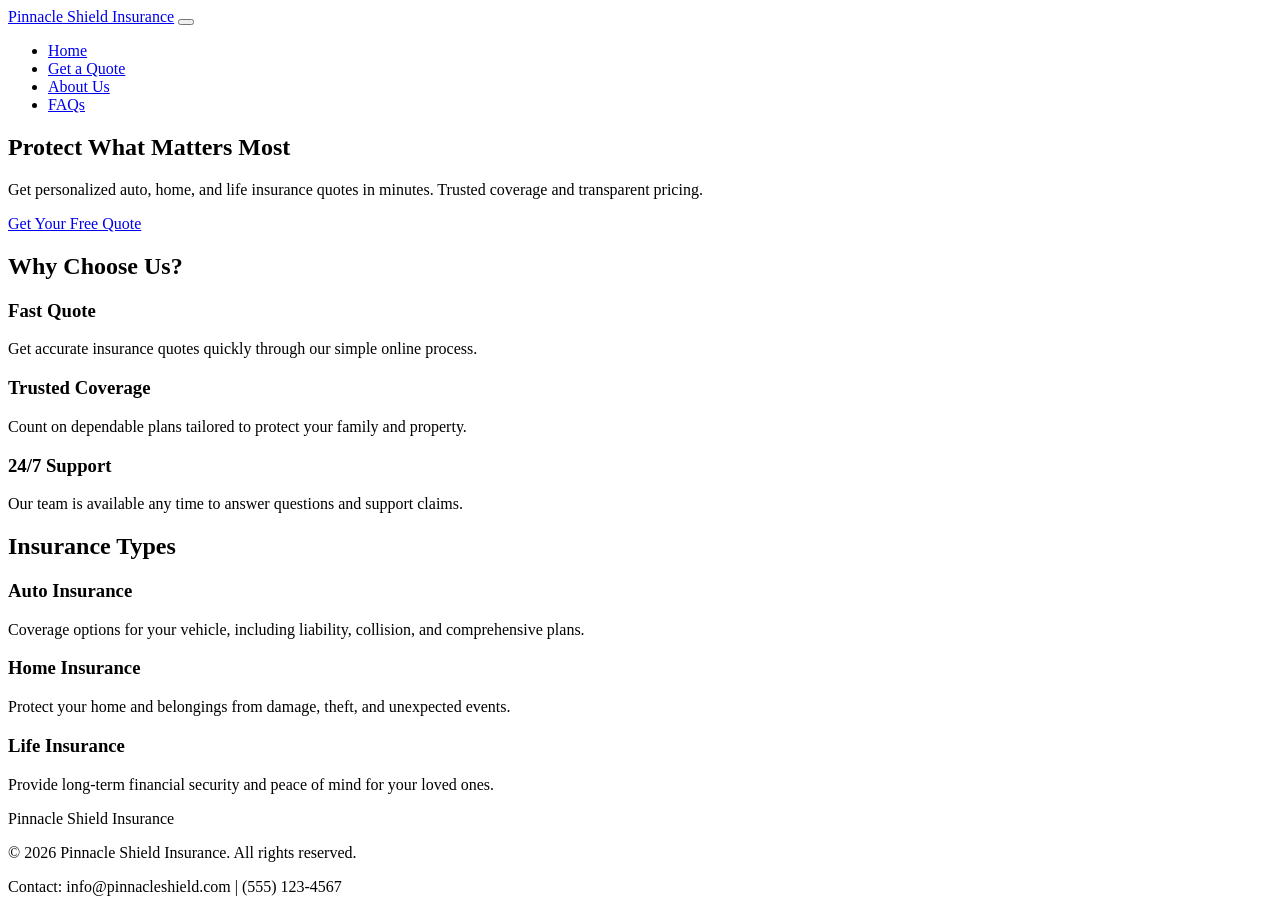
==== index.html @ 33f3caf3 "feature: Add complete HTML structure for the homepage" ====
<!DOCTYPE html>
<html lang="en">
<head>
    <meta charset="UTF-8">
    <meta name="viewport" content="width=device-width, initial-scale=1.0">
    <title>Pinnacle Shield Insurance | Home</title>
    <link rel="stylesheet" href="styles.css">
</head>
<body>
    <header>
        <nav class="navbar navbar-expand-lg navbar-dark bg-dark">
            <div class="container">
                <a class="navbar-brand fw-semibold" href="index.html">Pinnacle Shield Insurance</a>
                <button class="navbar-toggler" type="button" data-bs-toggle="collapse" data-bs-target="#mainNavbar" aria-controls="mainNavbar" aria-expanded="false" aria-label="Toggle navigation">
                    <span class="navbar-toggler-icon"></span>
                </button>
                <div class="collapse navbar-collapse" id="mainNavbar">
                    <ul class="navbar-nav ms-auto mb-2 mb-lg-0">
                        <li class="nav-item">
                            <a class="nav-link active" aria-current="page" href="index.html">Home</a>
                        </li>
                        <li class="nav-item">
                            <a class="nav-link" href="quote.html">Get a Quote</a>
                        </li>
                        <li class="nav-item">
                            <a class="nav-link" href="about.html">About Us</a>
                        </li>
                        <li class="nav-item">
                            <a class="nav-link" href="faq.html">FAQs</a>
                        </li>
                    </ul>
                </div>
            </div>
        </nav>
    </header>

    <main>
        <section class="hero text-white text-center d-flex align-items-center">
            <div class="container py-5">
                <h1 class="display-5 fw-bold mb-3">Protect What Matters Most</h1>
                <p class="lead mb-4 mx-auto tagline">Get personalized auto, home, and life insurance quotes in minutes. Trusted coverage and transparent pricing.</p>
                <a class="btn btn-warning btn-lg fw-semibold px-4" href="quote.html">Get Your Free Quote</a>
            </div>
        </section>

        <section class="py-5 bg-light">
            <div class="container">
                <h2 class="mb-4 text-center">Why Choose Us?</h2>
                <div class="row g-4">
                    <div class="col-md-4">
                        <article class="card h-100 shadow-sm border-0">
                            <div class="card-body text-center">
                                <h3 class="h5 card-title">Fast Quote</h3>
                                <p class="card-text">Get accurate insurance quotes quickly through our simple online process.</p>
                            </div>
                        </article>
                    </div>
                    <div class="col-md-4">
                        <article class="card h-100 shadow-sm border-0">
                            <div class="card-body text-center">
                                <h3 class="h5 card-title">Trusted Coverage</h3>
                                <p class="card-text">Count on dependable plans tailored to protect your family and property.</p>
                            </div>
                        </article>
                    </div>
                    <div class="col-md-4">
                        <article class="card h-100 shadow-sm border-0">
                            <div class="card-body text-center">
                                <h3 class="h5 card-title">24/7 Support</h3>
                                <p class="card-text">Our team is available any time to answer questions and support claims.</p>
                            </div>
                        </article>
                    </div>
                </div>
            </div>
        </section>

        <section class="py-5">
            <div class="container">
                <h2 class="mb-4 text-center">Insurance Types</h2>
                <div class="row g-4">
                    <div class="col-md-4">
                        <div class="type-card p-4 rounded-3 h-100">
                            <h3 class="h5 card-title">Auto Insurance</h3>
                            <p class="card-text">Coverage options for your vehicle, including liability, collision, and comprehensive plans.</p>
                        </div>
                    </div>
                    <div class="col-md-4">
                        <div class="type-card p-4 rounded-3 h-100">
                            <h3 class="h5 card-title">Home Insurance</h3>
                            <p class="card-text">Protect your home and belongings from damage, theft, and unexpected events.</p>
                        </div>
                    </div>
                    <div class="col-md-4">
                        <div class="type-card p-4 rounded-3 h-100">
                            <h3 class="h5 card-title">Life Insurance</h3>
                            <p class="card-text">Provide long-term financial security and peace of mind for your loved ones.</p>
                        </div>
                    </div>
                </div>
            </div>
        </section>
    </main>

    <footer class="bg-dark text-light py-4">
        <div class="container text-center">
            <p class="mb-1">Pinnacle Shield Insurance</p>
            <p class="mb-1">&copy; 2026 Pinnacle Shield Insurance. All rights reserved.</p>
            <p class="mb-0">Contact: info@pinnacleshield.com | (555) 123-4567</p>
        </div>
    </footer>

</body>
</html>
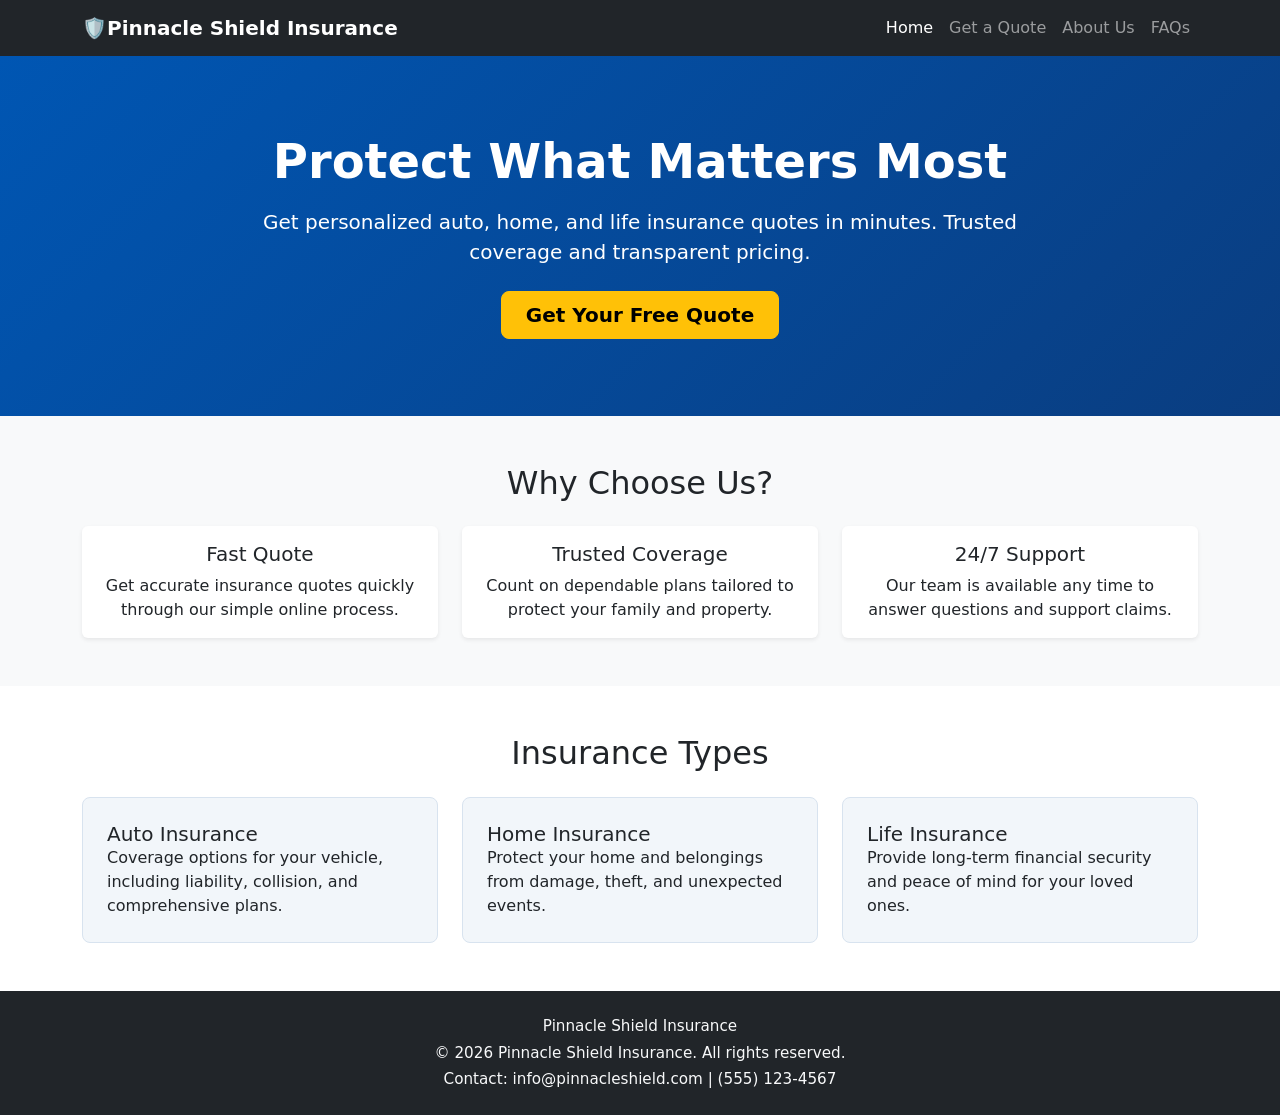
==== commit 27dfbe5b: "styles: Update HTML structure and enhance CSS styles for homepage" ====
--- a/index.html
+++ b/index.html
@@ -4,13 +4,14 @@
     <meta charset="UTF-8">
     <meta name="viewport" content="width=device-width, initial-scale=1.0">
     <title>Pinnacle Shield Insurance | Home</title>
-    <link rel="stylesheet" href="styles.css">
+    <link href="https://cdn.jsdelivr.net/npm/bootstrap@5.3.3/dist/css/bootstrap.min.css" rel="stylesheet">
+    <link rel="stylesheet" href="css/styles.css">
 </head>
 <body>
     <header>
         <nav class="navbar navbar-expand-lg navbar-dark bg-dark">
             <div class="container">
-                <a class="navbar-brand fw-semibold" href="index.html">Pinnacle Shield Insurance</a>
+                <a class="navbar-brand fw-semibold" href="index.html">🛡️Pinnacle Shield Insurance</a>
                 <button class="navbar-toggler" type="button" data-bs-toggle="collapse" data-bs-target="#mainNavbar" aria-controls="mainNavbar" aria-expanded="false" aria-label="Toggle navigation">
                     <span class="navbar-toggler-icon"></span>
                 </button>
@@ -110,5 +111,7 @@
         </div>
     </footer>
 
+    <script src="https://cdn.jsdelivr.net/npm/bootstrap@5.3.3/dist/js/bootstrap.bundle.min.js"></script>
+
 </body>
 </html>
--- a/css/styles.css
+++ b/css/styles.css
@@ -0,0 +1,27 @@
+:root {
+    --brand-blue: #0056b3;
+    --brand-blue-dark: #0a3d80;
+    --surface-muted: #f2f6fa;
+}
+
+body {
+    min-height: 100vh;
+}
+
+.hero {
+    min-height: 360px;
+    background: linear-gradient(135deg, var(--brand-blue), var(--brand-blue-dark));
+}
+
+.tagline {
+    max-width: 760px;
+}
+
+.type-card {
+    background-color: var(--surface-muted);
+    border: 1px solid #d8e3ef;
+}
+
+footer p {
+    font-size: 0.95rem;
+}
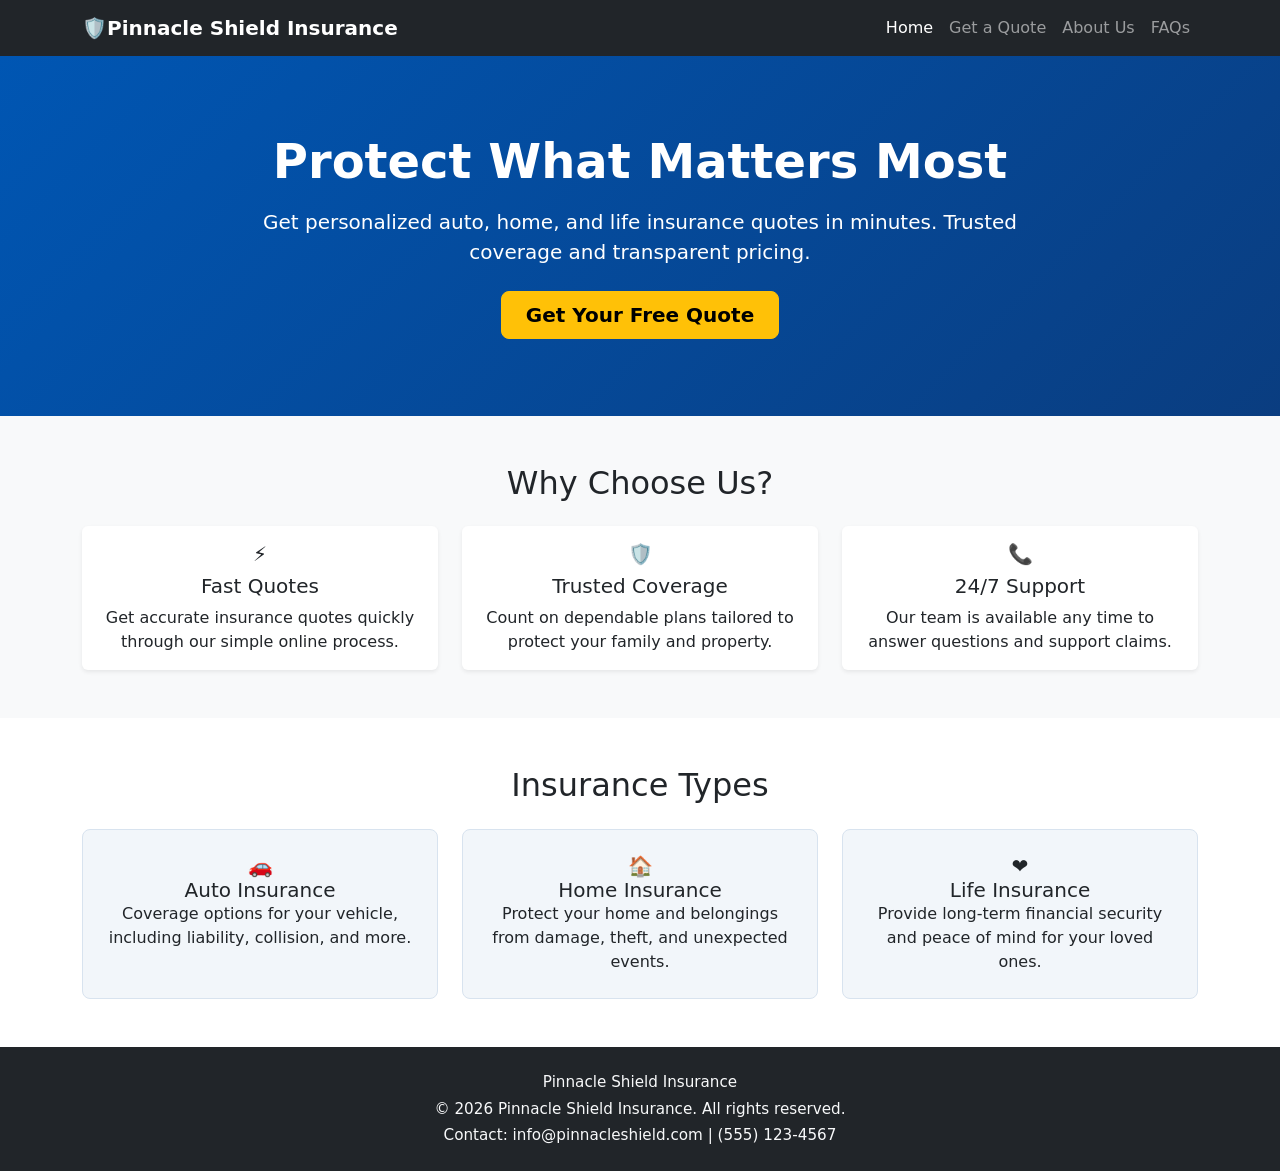
==== commit 3827d926: "styles: Update card titles with icons and enhance text alignment for better visual appeal" ====
--- a/index.html
+++ b/index.html
@@ -51,7 +51,8 @@
                     <div class="col-md-4">
                         <article class="card h-100 shadow-sm border-0">
                             <div class="card-body text-center">
-                                <h3 class="h5 card-title">Fast Quote</h3>
+                                <h3 class="h5 card-title">⚡</h3>
+                                <h3 class="h5 card-title">Fast Quotes</h3>
                                 <p class="card-text">Get accurate insurance quotes quickly through our simple online process.</p>
                             </div>
                         </article>
@@ -59,6 +60,7 @@
                     <div class="col-md-4">
                         <article class="card h-100 shadow-sm border-0">
                             <div class="card-body text-center">
+                                <h3 class="h5 card-title">🛡️</h3>
                                 <h3 class="h5 card-title">Trusted Coverage</h3>
                                 <p class="card-text">Count on dependable plans tailored to protect your family and property.</p>
                             </div>
@@ -67,6 +69,7 @@
                     <div class="col-md-4">
                         <article class="card h-100 shadow-sm border-0">
                             <div class="card-body text-center">
+                                <h3 class="h5 card-title">📞</h3>
                                 <h3 class="h5 card-title">24/7 Support</h3>
                                 <p class="card-text">Our team is available any time to answer questions and support claims.</p>
                             </div>
@@ -81,19 +84,22 @@
                 <h2 class="mb-4 text-center">Insurance Types</h2>
                 <div class="row g-4">
                     <div class="col-md-4">
-                        <div class="type-card p-4 rounded-3 h-100">
+                        <div class="type-card p-4 rounded-3 h-100 text-center">
+                            <h3 class="h5 card-title">🚗</h3>
                             <h3 class="h5 card-title">Auto Insurance</h3>
-                            <p class="card-text">Coverage options for your vehicle, including liability, collision, and comprehensive plans.</p>
+                            <p class="card-text">Coverage options for your vehicle, including liability, collision, and more.</p>
                         </div>
                     </div>
                     <div class="col-md-4">
-                        <div class="type-card p-4 rounded-3 h-100">
+                        <div class="type-card p-4 rounded-3 h-100 text-center">
+                            <h3 class="h5 card-title">🏠</h3>
                             <h3 class="h5 card-title">Home Insurance</h3>
                             <p class="card-text">Protect your home and belongings from damage, theft, and unexpected events.</p>
                         </div>
                     </div>
                     <div class="col-md-4">
-                        <div class="type-card p-4 rounded-3 h-100">
+                        <div class="type-card p-4 rounded-3 h-100 text-center">
+                            <h3 class="h5 card-title">❤️</h3>
                             <h3 class="h5 card-title">Life Insurance</h3>
                             <p class="card-text">Provide long-term financial security and peace of mind for your loved ones.</p>
                         </div>
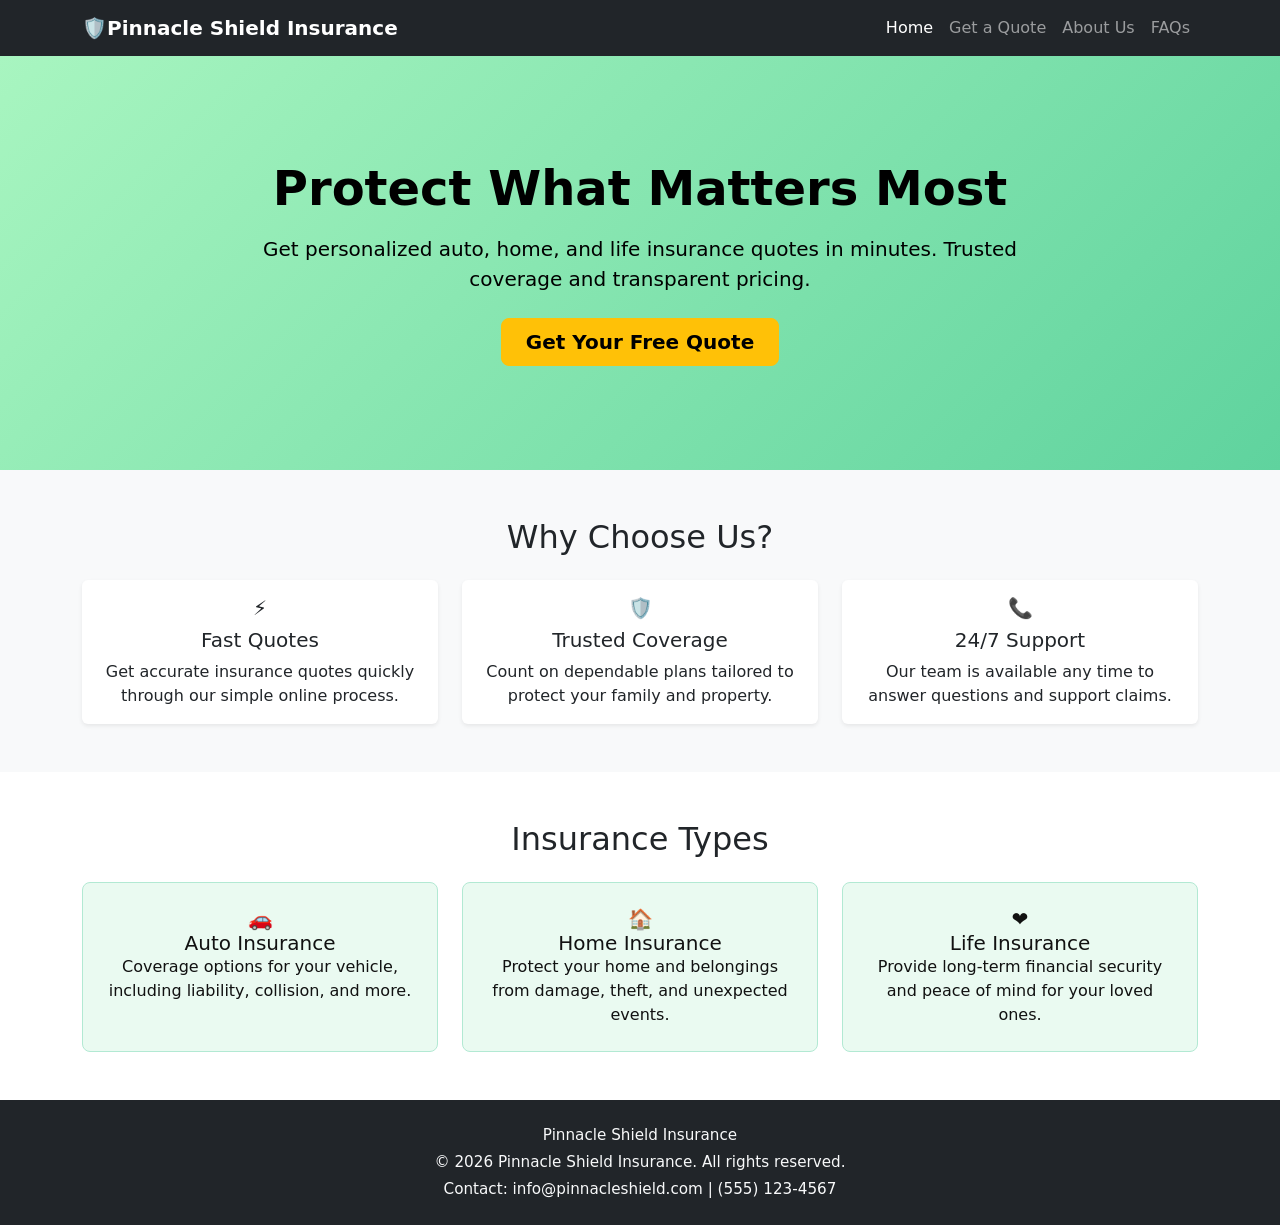
==== commit edeccbb7: "feat: Update README with project description, features, and technologies; enhance branding in HTML a" ====
--- a/index.html
+++ b/index.html
@@ -4,7 +4,7 @@
     <meta charset="UTF-8">
     <meta name="viewport" content="width=device-width, initial-scale=1.0">
     <title>Pinnacle Shield Insurance | Home</title>
-    <link href="https://cdn.jsdelivr.net/npm/bootstrap@5.3.3/dist/css/bootstrap.min.css" rel="stylesheet">
+    <link href="https://cdn.jsdelivr.net/npm/bootstrap@5.3.2/dist/css/bootstrap.min.css" rel="stylesheet">
     <link rel="stylesheet" href="css/styles.css">
 </head>
 <body>
@@ -18,7 +18,7 @@
                 <div class="collapse navbar-collapse" id="mainNavbar">
                     <ul class="navbar-nav ms-auto mb-2 mb-lg-0">
                         <li class="nav-item">
-                            <a class="nav-link active" aria-current="page" href="index.html">Home</a>
+                            <a class="nav-link" aria-current="page" href="index.html">Home</a>
                         </li>
                         <li class="nav-item">
                             <a class="nav-link" href="quote.html">Get a Quote</a>
@@ -36,7 +36,7 @@
     </header>
 
     <main>
-        <section class="hero text-white text-center d-flex align-items-center">
+        <section id="hero" class="hero text-black text-center d-flex align-items-center">
             <div class="container py-5">
                 <h1 class="display-5 fw-bold mb-3">Protect What Matters Most</h1>
                 <p class="lead mb-4 mx-auto tagline">Get personalized auto, home, and life insurance quotes in minutes. Trusted coverage and transparent pricing.</p>
@@ -44,7 +44,7 @@
             </div>
         </section>
 
-        <section class="py-5 bg-light">
+        <section id="benefits" class="py-5 bg-light">
             <div class="container">
                 <h2 class="mb-4 text-center">Why Choose Us?</h2>
                 <div class="row g-4">
@@ -79,7 +79,7 @@
             </div>
         </section>
 
-        <section class="py-5">
+        <section id="insurance-types" class="py-5">
             <div class="container">
                 <h2 class="mb-4 text-center">Insurance Types</h2>
                 <div class="row g-4">
@@ -117,7 +117,8 @@
         </div>
     </footer>
 
-    <script src="https://cdn.jsdelivr.net/npm/bootstrap@5.3.3/dist/js/bootstrap.bundle.min.js"></script>
+    <script src="https://cdn.jsdelivr.net/npm/bootstrap@5.3.2/dist/js/bootstrap.bundle.min.js"></script>
+    <script src="js/main.js"></script>
 
 </body>
 </html>
--- a/css/styles.css
+++ b/css/styles.css
@@ -1,7 +1,41 @@
+/* Utility class for mint text color */
+.text-mint {
+    color: var(--brand-mint-dark) !important;
+}
+/* FAQ accordion active/selected style */
+.accordion-item.active,
+.accordion-item.show,
+.accordion-button:not(.collapsed) {
+    background-color: var(--brand-mint) !important;
+    color: var(--brand-black) !important;
+    border-color: var(--brand-mint-dark) !important;
+}
+/* Pastel mint style for primary button */
+.btn-primary,
+.btn-primary:focus,
+.btn-primary:active,
+.btn-primary:hover {
+    background-color: var(--brand-mint) !important;
+    border-color: var(--brand-mint-dark) !important;
+    color: var(--brand-black) !important;
+    box-shadow: none;
+}
+/* Utility class for pastel mint background */
+.mint-bg {
+    background-color: var(--brand-mint) !important;
+    color: var(--brand-black) !important;
+}
 :root {
-    --brand-blue: #0056b3;
-    --brand-blue-dark: #0a3d80;
-    --surface-muted: #f2f6fa;
+    --brand-mint: #a8f5c0; /* pastel mint */
+    --brand-mint-dark: #5fd39e; /* deeper mint */
+    --brand-black: #111111;
+    --surface-muted: #eafaf1; /* lighter mint background */
+}
+
+*, *::before, *::after {
+    box-sizing: border-box;
+    margin: 0;
+    padding: 0;
 }
 
 body {
@@ -9,19 +43,353 @@
 }
 
 .hero {
+    padding: 3.5rem 0;
     min-height: 360px;
-    background: linear-gradient(135deg, var(--brand-blue), var(--brand-blue-dark));
+    background: linear-gradient(135deg, var(--brand-mint), var(--brand-mint-dark));
+    text-align: center;
+    color: var(--brand-black);
 }
 
 .tagline {
     max-width: 760px;
 }
 
+.card {
+    transition: box-shadow 0.25s ease, transform 0.25s ease;
+}
+
+.card:hover {
+    box-shadow: 0 0.75rem 1.5rem rgba(0, 0, 0, 0,15);
+    transform: translateY(-4px);
+}
+
 .type-card {
     background-color: var(--surface-muted);
-    border: 1px solid #d8e3ef;
+    border: 1px solid #b2e9d3;
+    color: var(--brand-black);
+}
+
+footer {
+    background-color: var(--brand-black);
+    color: var(--brand-mint);
 }
 
 footer p {
     font-size: 0.95rem;
+}
+
+@media (max-width: 767.98px) {
+    .hero {
+        padding: 2.5rem 0;
+        min-height: 300px;
+    }
+
+    .tagline {
+        max-width: 100%;
+    }
+
+    .card {
+        margin-bottom: 0.5rem;
+    }
+}
+
+.quote-page {
+    min-height: 70vh;
+}
+
+.quote-layout {
+    max-width: 980ox;
+}
+
+.quote-subtitle {
+    max-width: 760px;
+    margin: 0 auto;
+}
+
+.hidden {
+    display: none;
+}
+
+.quote-steps {
+    display: flex;
+    align-items: center;
+    justify-content: center;
+    gap: 0.8rem;
+    flex-wrap: wrap;
+}
+
+.step-item {
+    display: flex;
+    flex-direction: column;
+    align-items: center;
+    min-width: 120px;
+    color: var(--brand-black);
+}
+
+.step-circle {
+    width: 36px;
+    height: 36px;
+    border-radius: 50%;
+    display: inline-flex;
+    align-items: center;
+    justify-content: center;
+    font-weight: 700;
+    background-color: var(--brand-mint);
+    border: 2px solid var(--brand-mint-dark);
+    color: var(--brand-black);
+}
+
+.step-label {
+    margin-top: 0.4rem;
+    font-size: 0.9rem;
+    font-weight: 600;
+}
+
+.step-line {
+    width: 40px;
+    height: 2px;
+    background-color: #d7dbe0;
+}
+
+.step-item.is-active {
+    color: var(--brand-mint-dark);
+}
+
+.step-item.is-active .step-circle {
+    background-color: var(--brand-mint-dark);
+    border-color: var(--brand-mint);
+    color: #fff;
+}
+
+.type-option {
+    width: 100%;
+    border: 1px solid #d4d9df;
+    border-radius: 0.6rem;
+    background: #fff;
+    min-height: 84px;
+    font-weight: 700;
+    transition: all 0.2s ease;
+}
+
+.type-option:hover {
+    transform: translateY(-2px);
+}
+
+.type-option-auto {
+    border-color: var(--brand-mint-dark);
+    color: var(--brand-mint-dark);
+}
+
+.type-option-home {
+    border-color: var(--brand-mint);
+    color: var(--brand-black);
+}
+
+.type-option-life {
+    border-color: #fb7185;
+    color: #e11d48;
+}
+
+.type-option.is-selected {
+    box-shadow: 0 0 0 3px rgba(88, 239, 180, 0.2);
+}
+
+.type-card-option {
+    border: 1px solid #d4d9df;
+    border-radius: 0.6rem;
+    min-height: 88px;
+    display: flex;
+    align-items: center;
+    justify-content: center;
+    gap: 0.5rem;
+    font-weight: 700;
+    background: #fff;
+}
+
+.type-emoji {
+    font-size: 1.25rem;
+}
+
+.type-label {
+    font-size: 1rem;
+}
+
+.btn-check:checked + .type-card-option {
+    border-color: var(--brand-mint-dark);
+    box-shadow: 0 0 0 3px rgba(88, 239, 180, 0.2);
+    color: var(--brand-mint-dark);
+}
+
+.quote-results {
+    max-width: 760px;
+    margin: 0 auto;
+}
+
+.quote-summary-card {
+    background-color: #fff;
+    color: var(--brand-black);
+}
+
+.quote-price {
+    font-size: 2.2rem;
+    font-weight: 800;
+    line-height: 1.1;
+}
+
+#savedQuotesList .card {
+    text-align: left;
+}
+
+@media (max-width: 767.98px) {
+    .quote-steps {
+        gap: 0.4rem;
+    }
+
+    .step-item {
+        min-width: 90px;
+    }
+
+    .step-line {
+        width: 40px;
+    }
+
+    .quote-price {
+        font-size: 1.8rem;
+    }
+}
+
+.about-copy {
+    max-width: 860px;
+}
+
+.team-photo {
+    width: 100%;
+    max-height: 160px;
+    object-fit: cover;
+}
+
+.values-row {
+    display: flex;
+    flex-wrap: wrap;
+    justify-content: center;
+    gap: 0.9rem;
+}
+
+.value-item {
+    display: inline-flex;
+    align-items: center;
+    gap: 0.4rem;
+    padding: 0.7rem 1rem;
+    border: 1px solid var(--brand-mint-dark);
+    border-radius: 999px;
+    background: var(--surface-muted);
+    font-weight: 600;
+    color: var(--brand-black);
+}
+
+.faq-container {
+    max-width: 900px;
+}
+
+@media (max-width: 768px) {
+    .hero he {
+        font-size: 1.8rem;
+    }
+
+    .type-card {
+        min-height: auto;
+    }
+
+    .values-row {
+        justify-content: flex-start;
+    }
+}
+
+@media (max-width: 480px) {
+    .hero {
+        padding: 30px 15px;
+    }
+
+    .navbar-brand {
+        font-size: 1rem;
+    }
+
+    .quote-layout {
+        padding-left: 0.5rem;
+        padding-right: 0.5rem;
+    }
+
+    .type-card-option {
+        min-height: 72px;
+    }
+
+    .value-item {
+        width: 100%;
+        justify-content: center;
+    }
+
+    .btn {
+        min-height: 44px;
+    }
+}
+
+/* ===Bonus: Animated Transitions === */
+@keyframes fadeInUp {
+    from {
+        opacity: 0;
+        transform: translateY(24px);
+    }
+    to {
+        opacity: 1;
+        transform: translateY(0);
+    }
+}
+
+.quote-results {
+    animation: fadeInUp 0.55s ease both;
+}
+
+@keyframes cardEntrance {
+    from {
+        opacity: 0;
+        transform: scale(0.97);
+    }
+    to {
+        opacity: 1;
+        transform: scale(1);
+    }
+}
+
+.saved-quotes-section .card {
+    animation: cardEntrance 0.3s ease both;
+}
+
+@media print {
+    .navbar,
+    footer,
+    .card.border-0.shadow-sm,
+    #savedQuotesSection,
+    #quoteSpinner,
+    .btn {
+        display: none !important;
+    }
+
+    #quoteResults {
+        display: block !important;
+    }
+
+    body {
+        color: var(--brand-black);
+        background: var(--surface-muted);
+    }
+
+    .quote-summary-head {
+        background-color: var(--brand-mint-dark) !important;
+        -webkit-print-color-adjust: exact;
+        print-color-adjust: exact;
+    }
+
+    .quote-price {
+        color: #000 !important;
+    }
 }
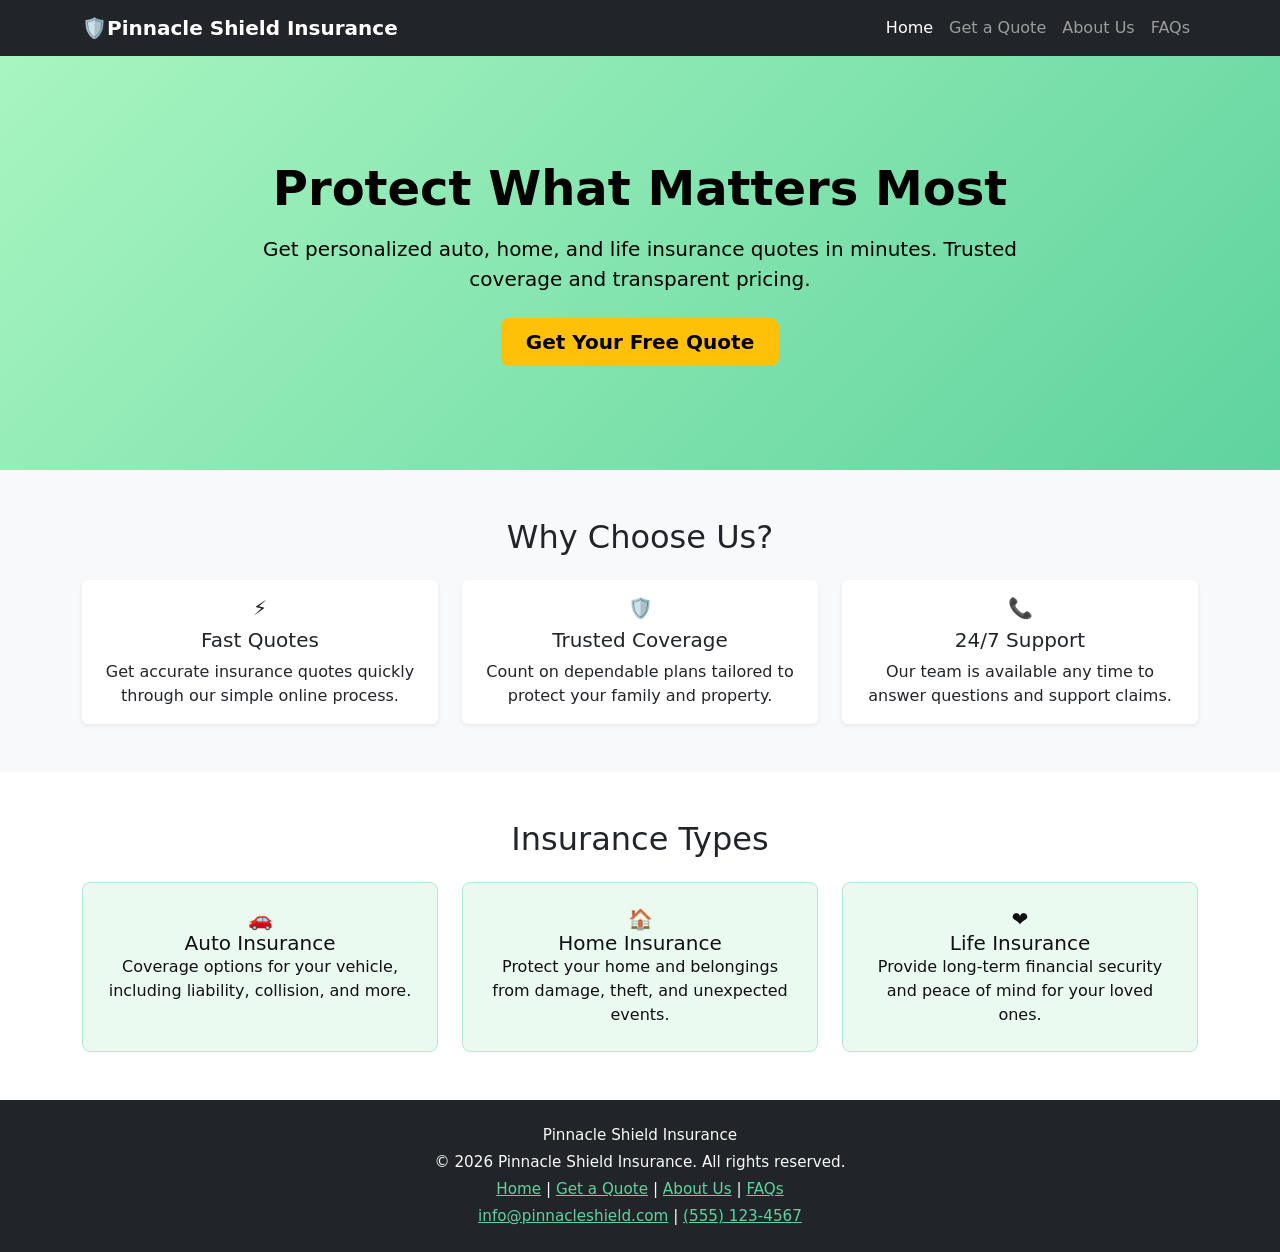
==== commit 042c547c: "fix: Update footer links and contact information for better navigation and accessibility" ====
--- a/index.html
+++ b/index.html
@@ -113,7 +113,16 @@
         <div class="container text-center">
             <p class="mb-1">Pinnacle Shield Insurance</p>
             <p class="mb-1">&copy; 2026 Pinnacle Shield Insurance. All rights reserved.</p>
-            <p class="mb-0">Contact: info@pinnacleshield.com | (555) 123-4567</p>
+            <p class="mb-1">
+                <a href="index.html" class="text-mint text-decoration-underline">Home</a> |
+                <a href="quote.html" class="text-mint text-decoration-underline">Get a Quote</a> |
+                <a href="about.html" class="text-mint text-decoration-underline">About Us</a> |
+                <a href="faq.html" class="text-mint text-decoration-underline">FAQs</a>
+            </p>
+            <p class="mb-0">
+                <a href="mailto:info@pinnacleshield.com" class="text-mint text-decoration-underline">info@pinnacleshield.com</a> |
+                <a href="tel:5551234567" class="text-mint text-decoration-underline">(555) 123-4567</a>
+            </p>
         </div>
     </footer>
 
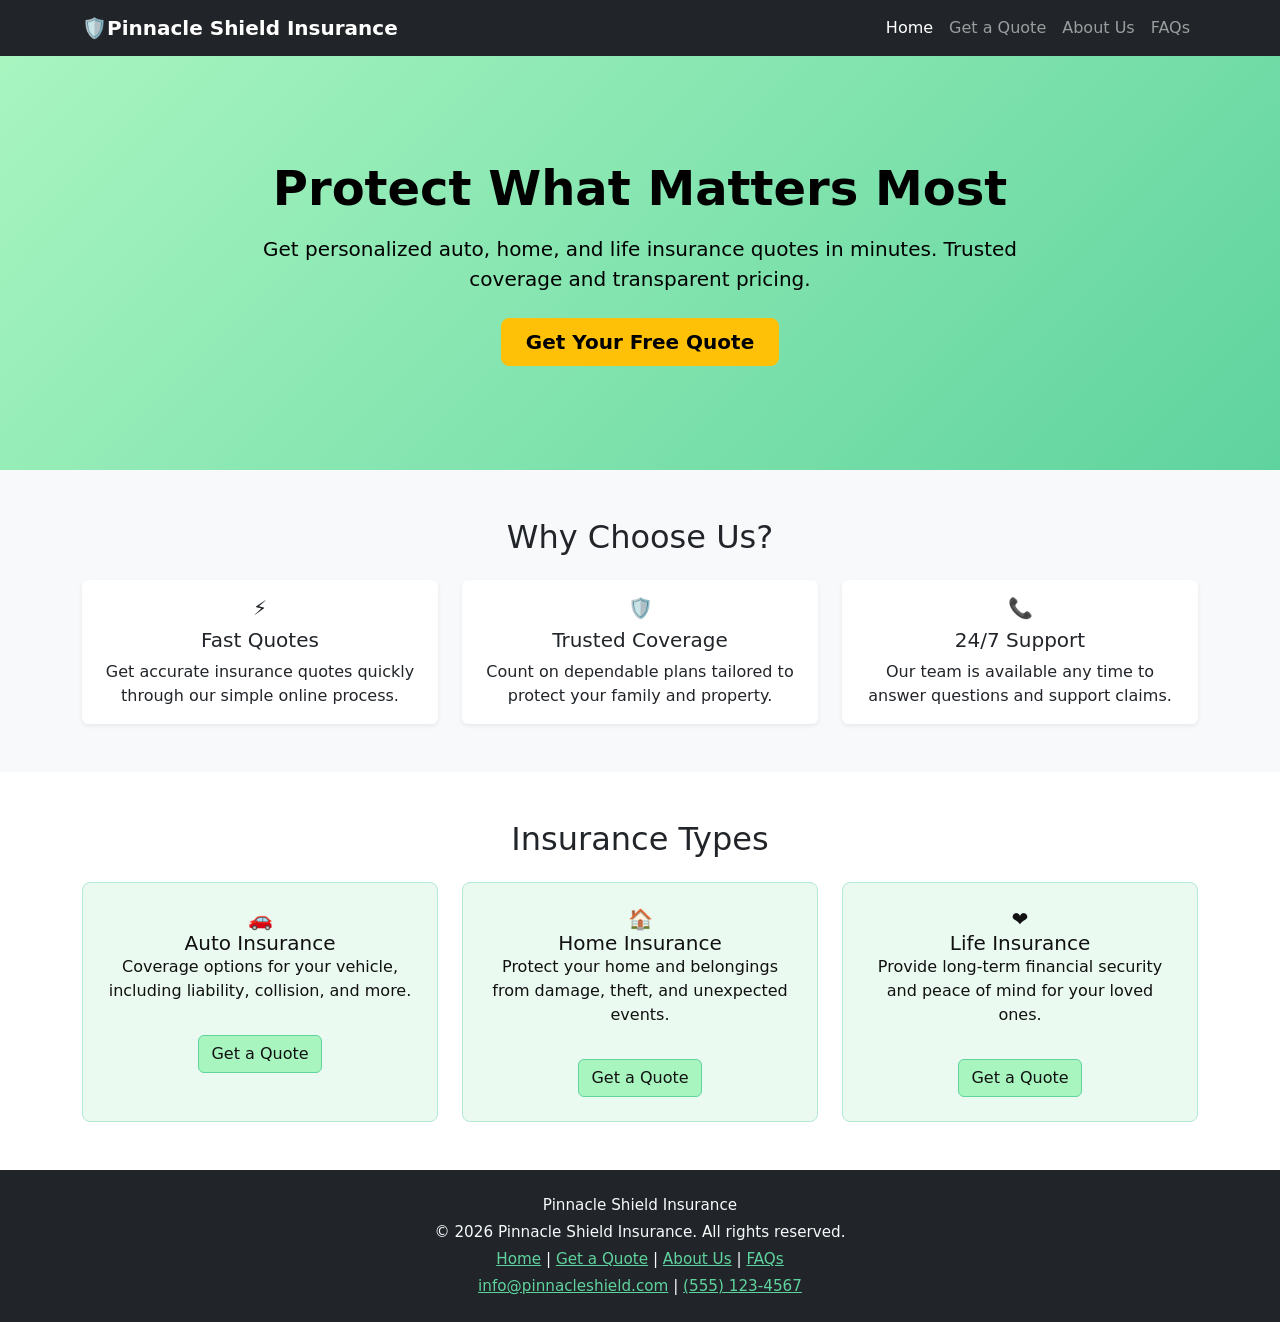
==== commit e24a7638: "feat: Add "Get a Quote" buttons for auto, home, and life insurance options; implement URL parameter " ====
--- a/index.html
+++ b/index.html
@@ -88,6 +88,7 @@
                             <h3 class="h5 card-title">🚗</h3>
                             <h3 class="h5 card-title">Auto Insurance</h3>
                             <p class="card-text">Coverage options for your vehicle, including liability, collision, and more.</p>
+                            <a href="quote.html?type=auto" class="btn btn-primary mt-3">Get a Quote</a>
                         </div>
                     </div>
                     <div class="col-md-4">
@@ -95,6 +96,7 @@
                             <h3 class="h5 card-title">🏠</h3>
                             <h3 class="h5 card-title">Home Insurance</h3>
                             <p class="card-text">Protect your home and belongings from damage, theft, and unexpected events.</p>
+                            <a href="quote.html?type=home" class="btn btn-primary mt-3">Get a Quote</a>
                         </div>
                     </div>
                     <div class="col-md-4">
@@ -102,6 +104,7 @@
                             <h3 class="h5 card-title">❤️</h3>
                             <h3 class="h5 card-title">Life Insurance</h3>
                             <p class="card-text">Provide long-term financial security and peace of mind for your loved ones.</p>
+                            <a href="quote.html?type=life" class="btn btn-primary mt-3">Get a Quote</a>
                         </div>
                     </div>
                 </div>
